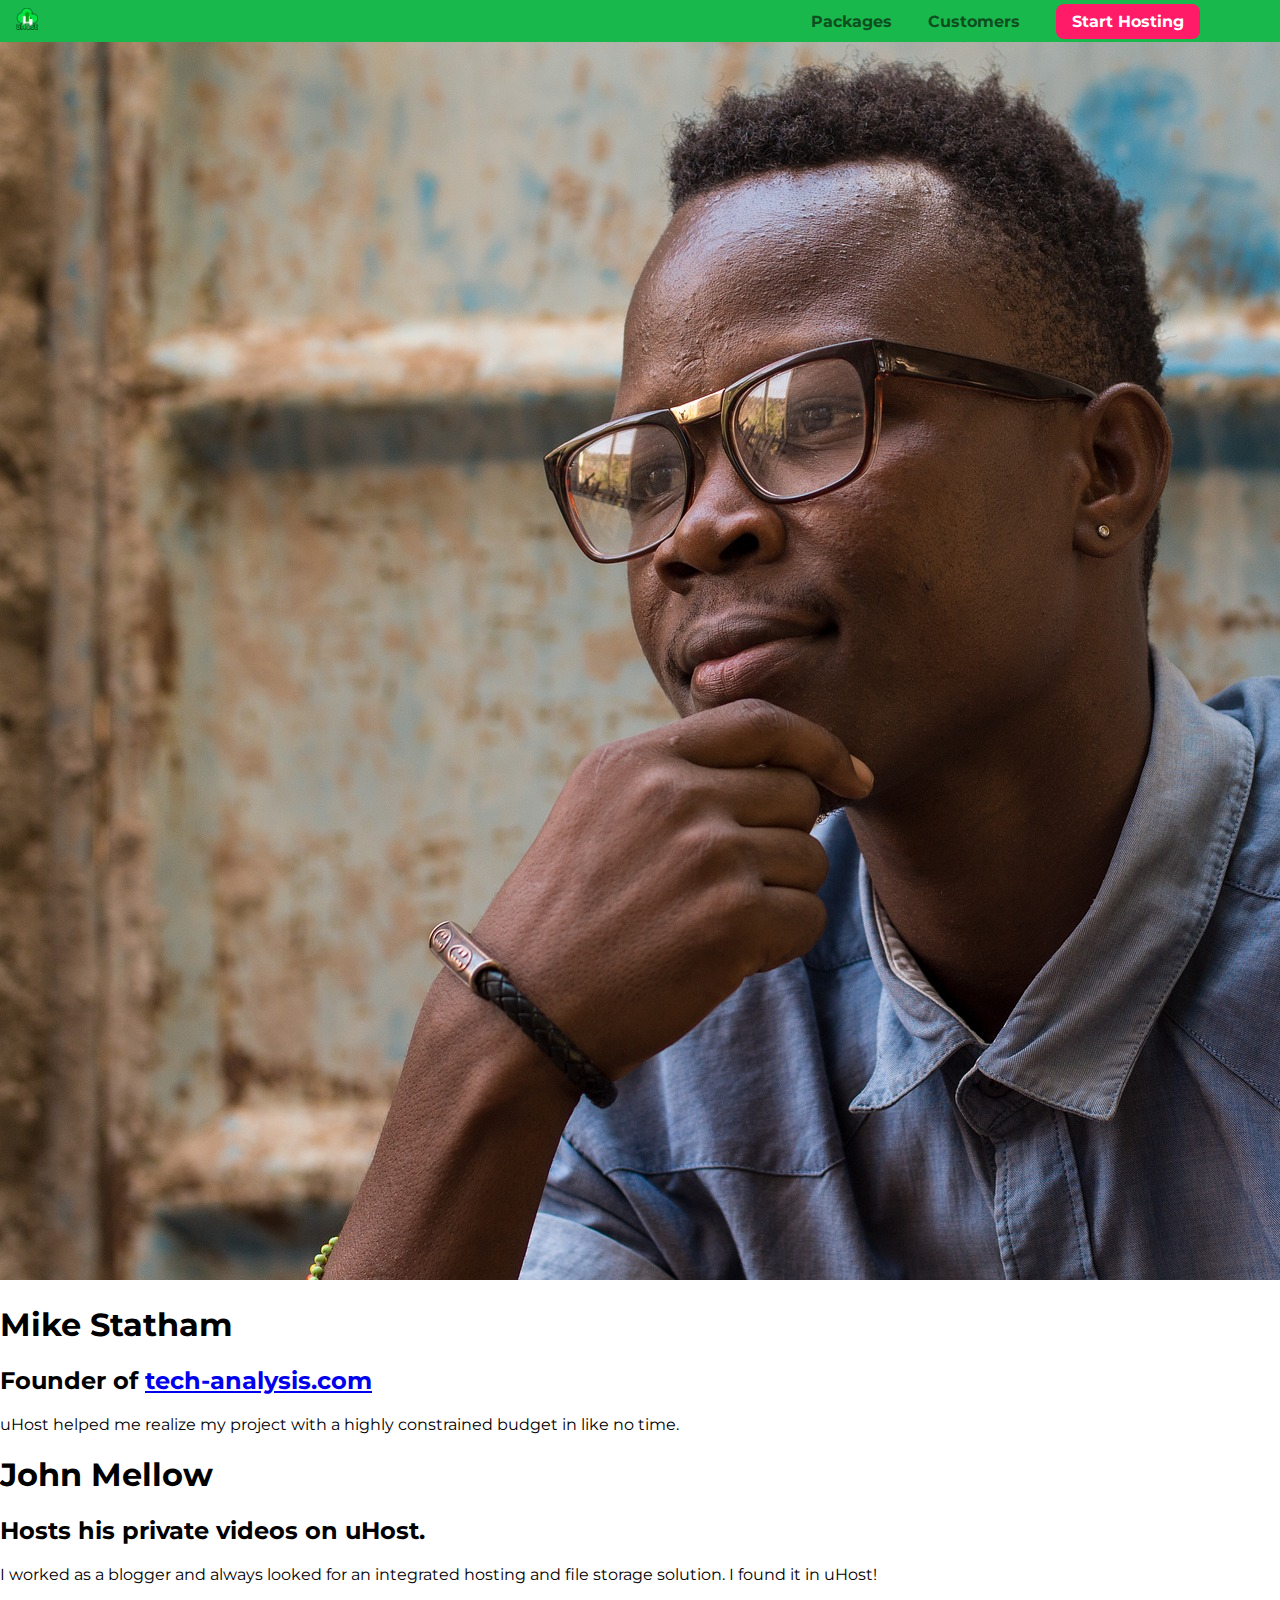
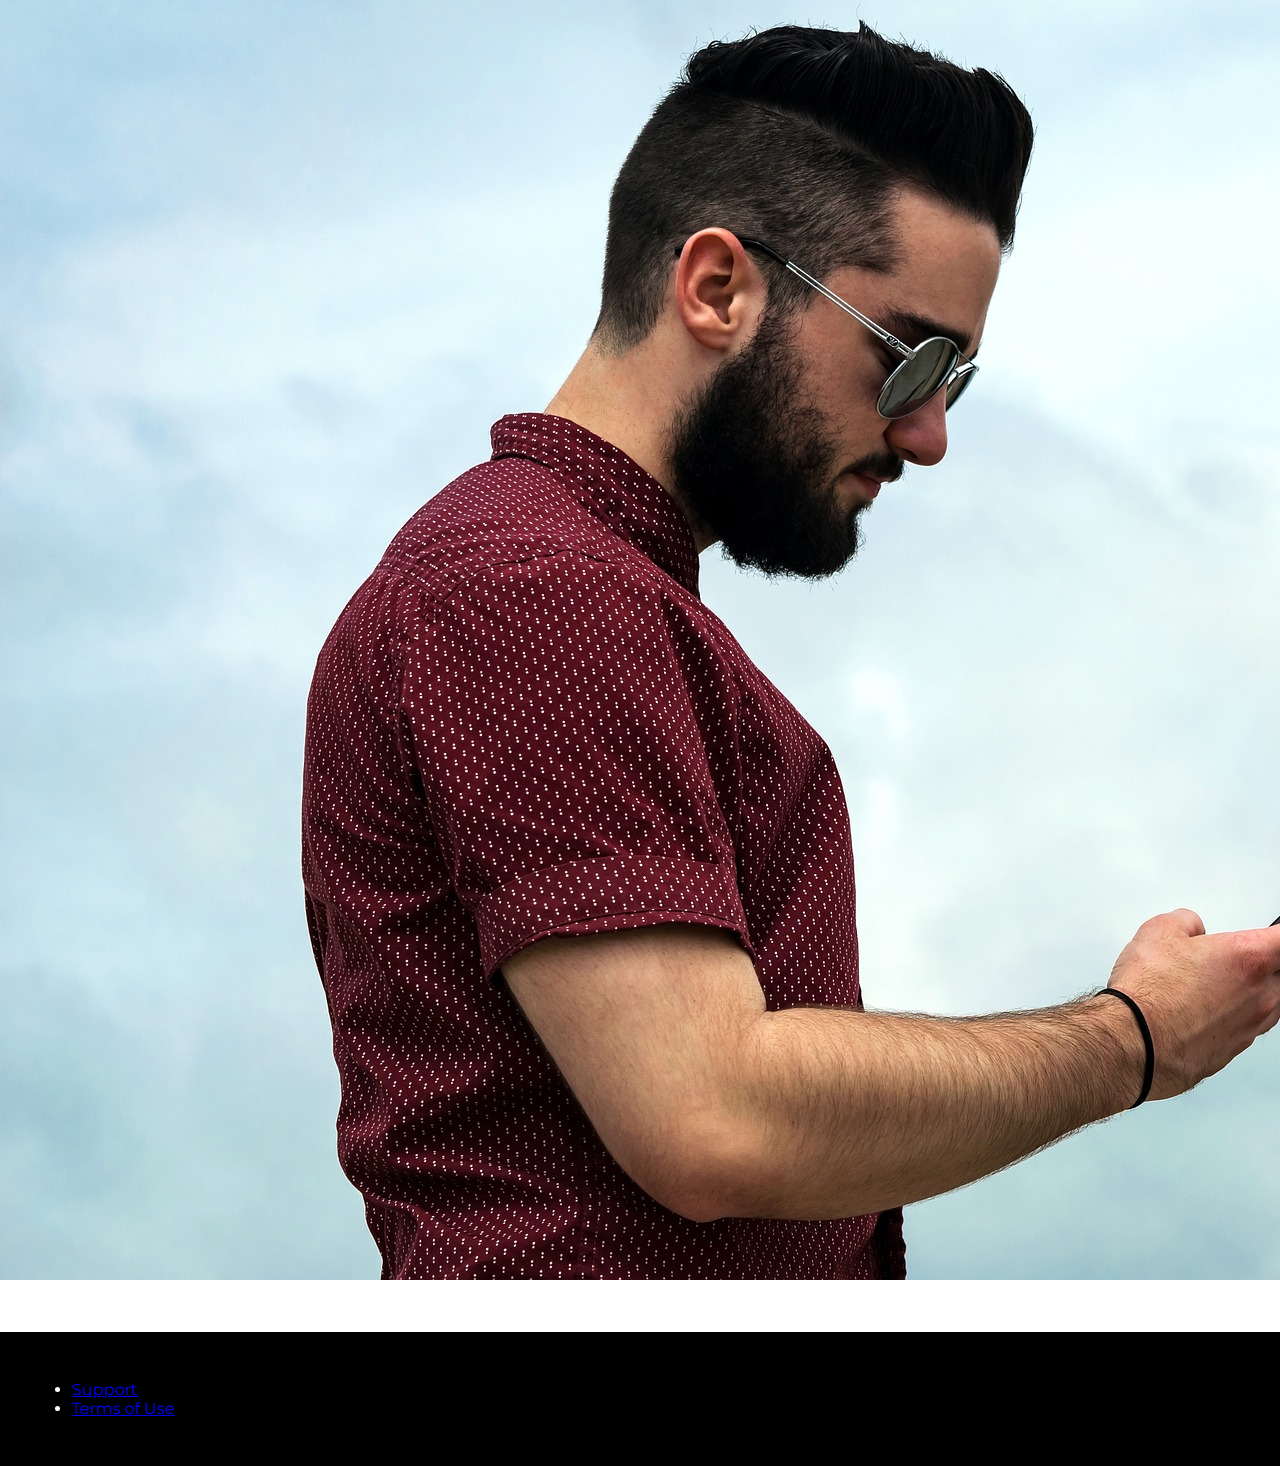
==== customers/index.html @ 62babd93 "added the html and css for the customers site" ====
<!DOCTYPE html>
<html lang="en">

<head>
    <meta charset="UTF-8">
    <meta name="viewport" content="width=device-width, initial-scale=1.0">
    <meta http-equiv="X-UA-Compatible" content="ie=edge">
    <title>uHost Customers</title>
    <link rel="shortcut icon" href="../favicon.png">
    <link href="https://fonts.googleapis.com/css?family=Anton|Montserrat:400,700" rel="stylesheet">
    <link rel="stylesheet" href="../shared.css">
    <link rel="stylesheet" href="customers.css">
</head>

<body>
    <header class="main-header">
        <div>
            <a href="../index.html" class="main-header__brand">
                <img src="../images/uhost-icon.png" alt="uHost - Your favorite hosting company">
            </a>
        </div>
        <nav class="main-nav">
            <ul class="main-nav__items">
                <li class="main-nav__item">
                    <a href="../packages/index.html">Packages</a>
                </li>
                <li class="main-nav__item">
                    <a href="index.html">Customers</a>
                </li>
                <li class="main-nav__item main-nav__item--cta">
                    <a href="start-hosting/index.html">Start Hosting</a>
                </li>
            </ul>
        </nav>
    </header>
    <main>
        <div>
            <div class="testimonial" id="customer-1">
                <div class="testimonial__image-container">
                    <img src="../images/customer-1.jpg" alt="Mike Statham - Customer" class="testimonial__image">
                </div>
                <div class="testimonial__info">
                    <h1 class="testimonial__name">Mike Statham</h1>
                    <h2 class="testimonial__subtitle">Founder of
                        <a href="tech-analysis.com">tech-analysis.com</a>
                    </h2>
                    <p class="testimonial__text">uHost helped me realize my project with a highly constrained budget in like no time.</p>
                </div>
            </div>
            <div class="testimonial" id="customer-2">

                <div class="testimonial__info">
                    <h1 class="testimonial__name">John Mellow</h1>
                    <h2 class="testimonial__subtitle">Hosts his private videos on uHost.
                    </h2>
                    <p class="testimonial__text">I worked as a blogger and always looked for an integrated hosting and file storage solution. I found
                        it in uHost!
                    </p>
                </div>
                <div class="testimonial__image-container">
                    <img src="../images/customer-2.jpg" alt="John Mellow - Customer" class="testimonial__image">
                </div>
            </div>
        </div>
    </main>
    <footer class="main-footer">
        <nav>
            <ul>
                <li>
                    <a href="#">Support</a>
                </li>
                <li>
                    <a href="#">Terms of Use</a>
                </li>
            </ul>
        </nav>
    </footer>
</body>

</html>
---- shared.css ----
* {
    box-sizing: border-box;
}

body {
    font-family: 'Montserrat', sans-serif;
    margin: 0;
}

.main-header {
    /* background: #2ddf5c; */
    background-color: #19b84c;
    width: 100%;
    position: fixed;
    top: 0;
    left: 0;
    padding: 8px 16px;
    z-index: 1;
}

.main-header > div {
    display: inline-block;
    vertical-align: middle;
}

.main-header__brand {
    color: #0e4f1f;
    text-decoration: none;
    font-weight: bold;
    font-size: 22px;
    height: 22px;
    display: inline-block;
}

.main-header__brand img {
    height: 100%;
}

.main-nav {
    display: inline-block;
    text-align: right;
    width: calc(100% - 74px);
    vertical-align: middle;
}

.main-nav__items {
    margin: 0;
    padding: 0;
    list-style: none;
    
}

.main-nav__item {
    display: inline-block;
    padding: 0px 16px;
    
}

.main-nav__item a {
    text-decoration: none;
    color: #0e4f1f;
    font-weight: bold;
    padding: 3px 0px;
}

.main-nav__item a:hover,
.main-nav__item a:active {
    color: white;
    border-bottom: 5px solid white;
}

.main-nav__item--cta a {
    color: white;
    background: #ff1b68;
    padding: 8px 16px;
    border-radius: 8px;
}

.main-nav__item--cta a:hover,
.main-nav__item--cta a:active {
    color: #ff1b68;
    background: white;
    border-bottom: none;
}

.main-footer {
    background: black;
    color: white;
    padding: 32px;
    margin-top: 48px;
}

.main-footer__links {
    list-style: none;
    margin: 0;
    padding: 0;
    text-align: center;
}

.main-footer__link {
    display: inline-block;
    margin: 0 16px;
}

.main-footer__link a {
    color: white;
    text-decoration: none;
}

.main-footer__link a:hover,
.main-footer__link a:active {
    color: #ccc;
}

.button {
    background: #0e4f1f;
    color: white;
    font: inherit;
    border: 1.5px solid #0e4f1f;
    padding: 8px;
    border-radius: 8px;
    font-weight: bold;
    cursor: pointer;
}

.button:hover,
.button:active {
    background: white;
    color: #0e4f1f;
}

/* If the outline becomes visible, just set it to none */

.button:focus {
    outline: none;
}
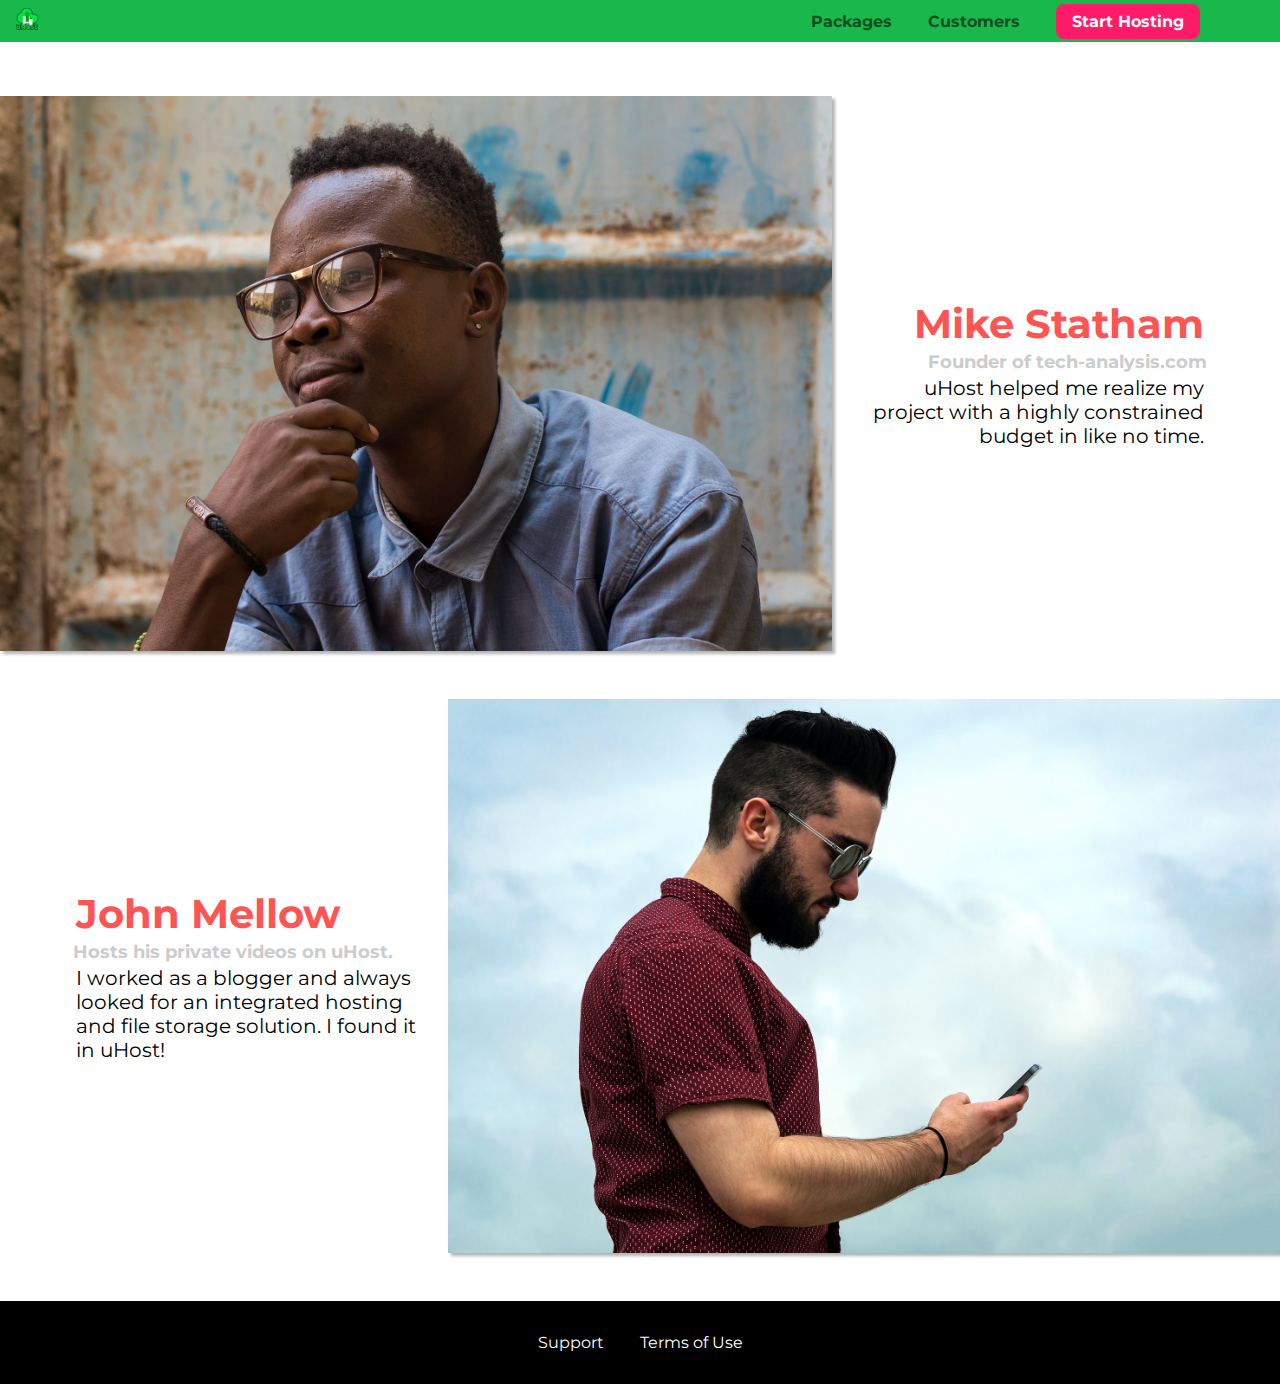
==== commit 67ac946b: "continued styling the images in the customers site and styled the footer" ====
--- a/customers/index.html
+++ b/customers/index.html
@@ -65,11 +65,11 @@
     </main>
     <footer class="main-footer">
         <nav>
-            <ul>
-                <li>
+            <ul class="main-footer__links">
+                <li class="main-footer__link">
                     <a href="#">Support</a>
                 </li>
-                <li>
+                <li class="main-footer__link">
                     <a href="#">Terms of Use</a>
                 </li>
             </ul>
--- a/customers/customers.css
+++ b/customers/customers.css
@@ -0,0 +1,68 @@
+.testimonial {
+    font-size: 20px;
+    margin: 48px 0;
+  }
+  
+  .testimonial__list {
+    width: 80%;
+    margin: auto;
+  }
+  
+  .testimonial:first-of-type {
+    margin-top: 96px;
+  }
+
+  .testimonial__image-container {
+    width: 65%;
+    display: inline-block;
+    vertical-align: middle;
+    box-shadow: 3px 3px 3px rgba(0, 0, 0, 0.3);
+  }
+
+  .testimonial__image {
+    width: 100%;
+    vertical-align: top;
+  }
+  
+  .testimonial__info {
+    text-align: right;
+    padding: 14px;
+    display: inline-block;
+    vertical-align: middle;
+    width: 30%;
+  }
+  
+  #customer-2.testimonial {
+    text-align: right;
+  }
+  
+  #customer-2 .testimonial__info {
+    text-align: left;
+  }
+  
+  .testimonial__name {
+    margin: 3px;
+    color: #ff5454;
+  }
+  
+  .testimonial__subtitle {
+    margin: 0;
+    font-size: 18px;
+    color: #ccc;
+  }
+  
+  .testimonial__subtitle a {
+    color: inherit;
+    text-decoration: none;
+  }
+  
+  .testimonial__subtitle a:hover,
+  .testimonial__subtitle a:active {
+    color: #7a7a7a;
+  }
+  
+  .testimonial__text {
+    margin: 3px;
+  }
+  
+  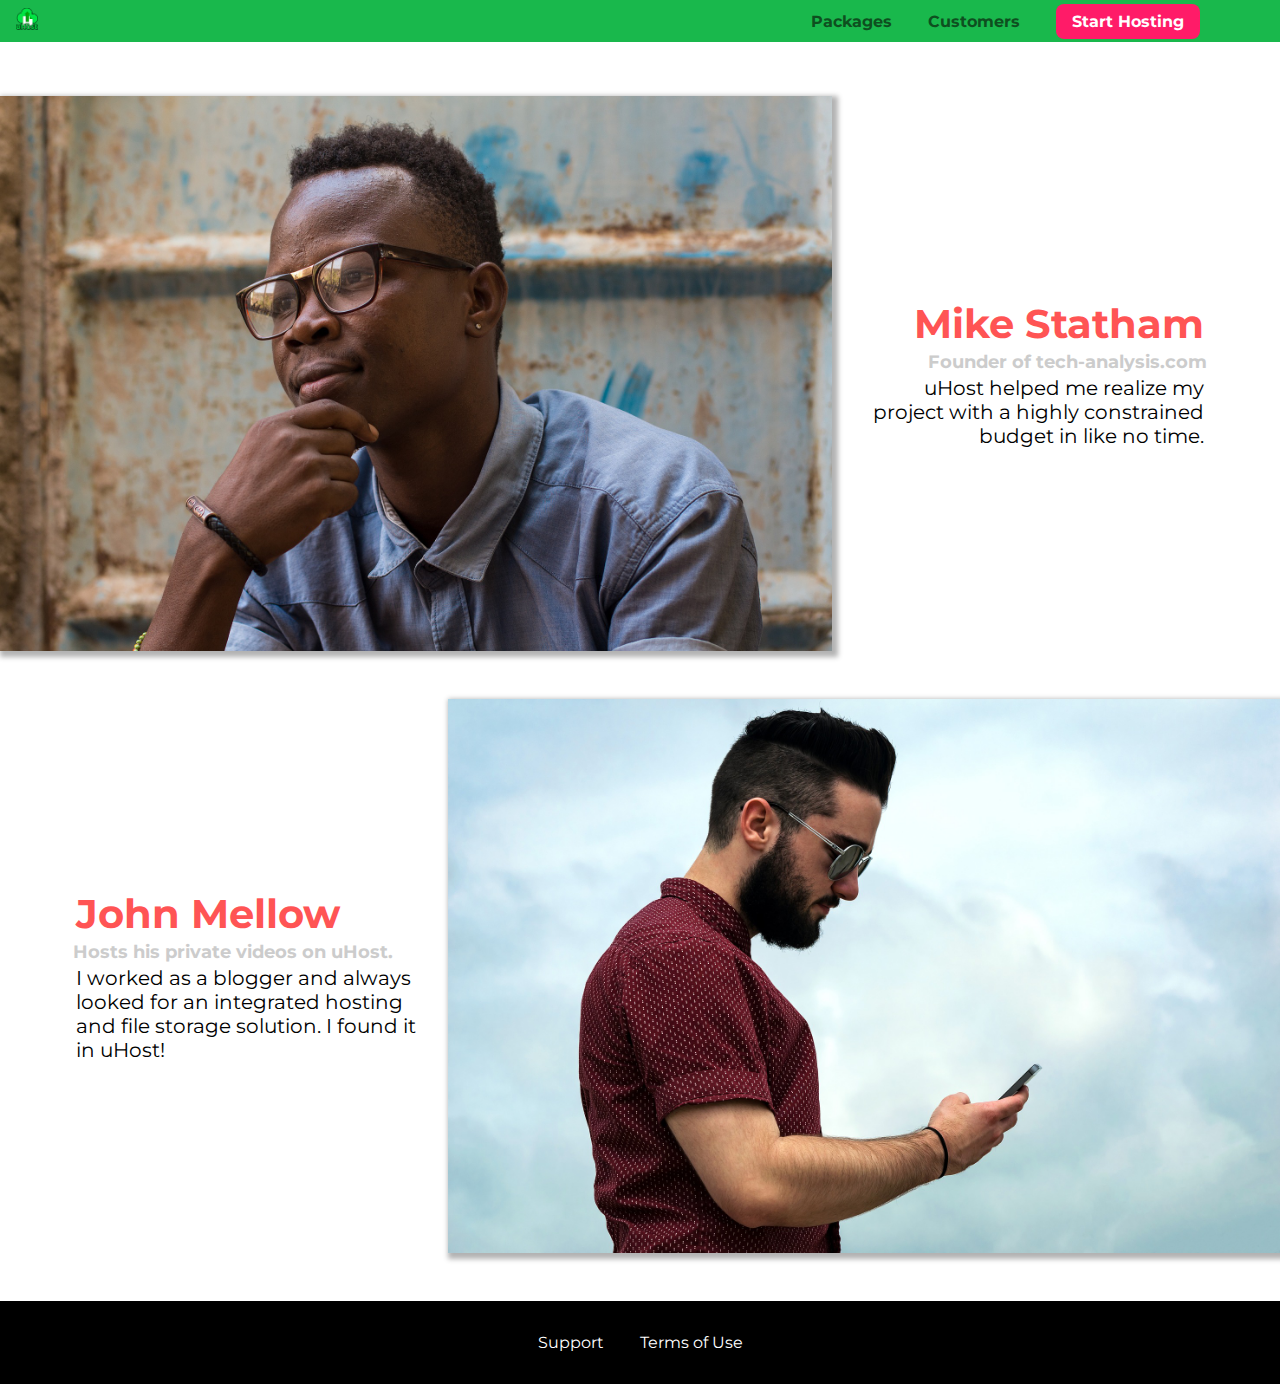
==== commit a7e71b19: "added a backdrop class to all htmls" ====
--- a/customers/index.html
+++ b/customers/index.html
@@ -13,6 +13,7 @@
 </head>
 
 <body>
+    <div class="backdrop"></div>
     <header class="main-header">
         <div>
             <a href="../index.html" class="main-header__brand">
--- a/shared.css
+++ b/shared.css
@@ -5,6 +5,17 @@
 body {
     font-family: 'Montserrat', sans-serif;
     margin: 0;
+}
+
+.backdrop {
+    position: fixed;
+    display: none;
+    top: 0;
+    left: 0;
+    z-index: 100;
+    width: 100%;
+    height: 100%;
+    background: rgba(0, 0, 0, 0.5);
 }
 
 .main-header {
--- a/customers/customers.css
+++ b/customers/customers.css
@@ -16,12 +16,17 @@
     width: 65%;
     display: inline-block;
     vertical-align: middle;
-    box-shadow: 3px 3px 3px rgba(0, 0, 0, 0.3);
+    box-shadow: 3px 3px 5px 3px rgba(0, 0, 0, 0.3);
   }
 
   .testimonial__image {
     width: 100%;
     vertical-align: top;
+    /* filter: grayscale(100%); */
+    /* filter: brightness(60%); */
+    /* filter: blur(5px); */
+    /* filter: contrast(40%); */
+    /* filter: hue-rotate(90deg); */
   }
   
   .testimonial__info {
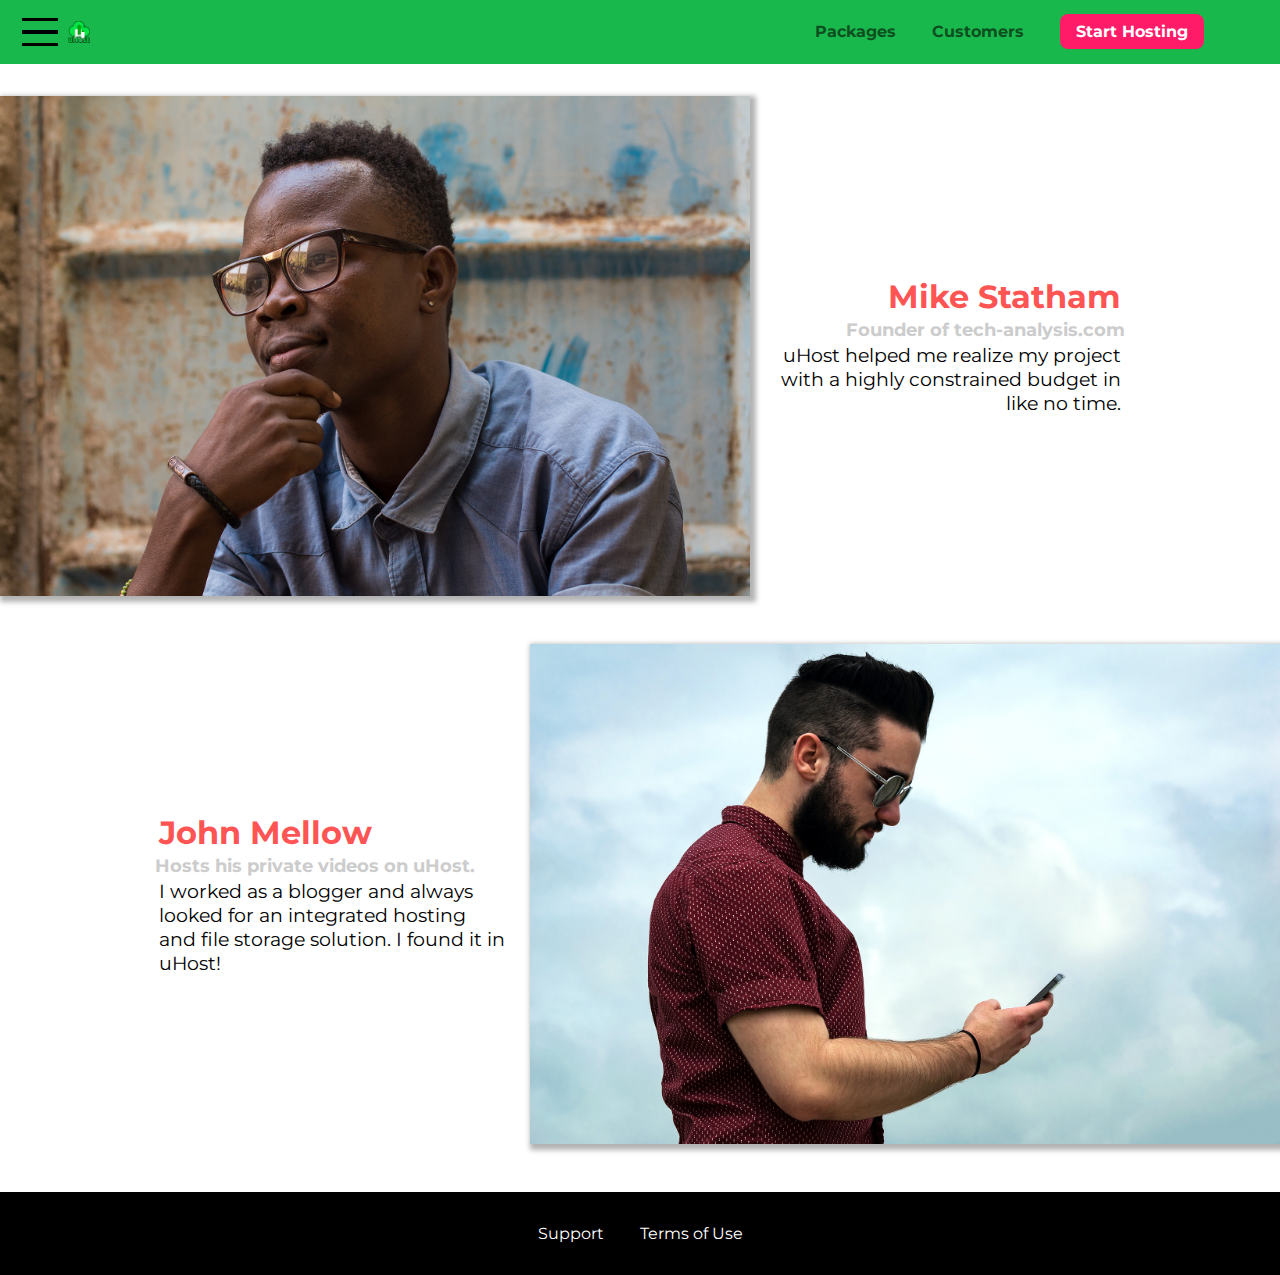
==== commit 86f16608: "completed the hamburger and added it to the rest of the sites" ====
--- a/customers/index.html
+++ b/customers/index.html
@@ -16,6 +16,11 @@
     <div class="backdrop"></div>
     <header class="main-header">
         <div>
+            <button class="toggle-button">
+                <span class="toggle-button__bar"></span>
+                <span class="toggle-button__bar"></span>
+                <span class="toggle-button__bar"></span>
+            </button>
             <a href="../index.html" class="main-header__brand">
                 <img src="../images/uhost-icon.png" alt="uHost - Your favorite hosting company">
             </a>
@@ -34,6 +39,19 @@
             </ul>
         </nav>
     </header>
+    <nav class="mobile-nav">
+        <ul class="mobile-nav__items">
+            <li class="mobile-nav__item">
+                <a href="../packages/index.html">Packages</a>
+            </li>
+            <li class="mobile-nav__item">
+                <a href="index.html">Customers</a>
+            </li>
+            <li class="mobile-nav__item mobile-nav__item--cta">
+                <a href="../start-hosting/index.html">Start Hosting</a>
+            </li>
+        </ul>
+    </nav>
     <main>
         <div>
             <div class="testimonial" id="customer-1">
@@ -76,6 +94,7 @@
             </ul>
         </nav>
     </footer>
+    <script src="../shared.js"></script>
 </body>
 
 </html>--- a/shared.css
+++ b/shared.css
@@ -13,8 +13,8 @@
     top: 0;
     left: 0;
     z-index: 100;
-    width: 100%;
-    height: 100%;
+    width: 100vw;
+    height: 100vh;
     background: rgba(0, 0, 0, 0.5);
 }
 
@@ -25,7 +25,7 @@
     position: fixed;
     top: 0;
     left: 0;
-    padding: 8px 16px;
+    padding: 0.5rem 1rem;
     z-index: 1;
 }
 
@@ -33,14 +33,38 @@
     display: inline-block;
     vertical-align: middle;
 }
+
+.toggle-button {
+    width: 3rem;
+    background: transparent;
+    border: none;
+    cursor: pointer;
+    padding-top: 0;
+    padding-bottom: 0;
+    vertical-align: middle;
+  }
+  
+  .toggle-button:focus {
+    outline: none;
+  }
+  
+  .toggle-button__bar {
+    width: 100%;
+    height: 0.2rem;
+    background: black;
+    display: block;
+    margin: 0.6rem 0;
+  }
+  
 
 .main-header__brand {
     color: #0e4f1f;
     text-decoration: none;
     font-weight: bold;
-    font-size: 22px;
-    height: 22px;
-    display: inline-block;
+    font-size: 1.4rem;
+    height: 1.4rem;
+    display: inline-block;
+    vertical-align: middle;
 }
 
 .main-header__brand img {
@@ -50,7 +74,7 @@
 .main-nav {
     display: inline-block;
     text-align: right;
-    width: calc(100% - 74px);
+    width: calc(100% - 122px);
     vertical-align: middle;
 }
 
@@ -63,15 +87,16 @@
 
 .main-nav__item {
     display: inline-block;
-    padding: 0px 16px;
+    padding: 0px 1rem;
     
 }
 
-.main-nav__item a {
+.main-nav__item a,
+.mobile-nav__item a {
     text-decoration: none;
     color: #0e4f1f;
     font-weight: bold;
-    padding: 3px 0px;
+    padding: 0.2rem 0;
 }
 
 .main-nav__item a:hover,
@@ -80,15 +105,18 @@
     border-bottom: 5px solid white;
 }
 
-.main-nav__item--cta a {
+.main-nav__item--cta a,
+.mobile-nav__item--cta a {
     color: white;
     background: #ff1b68;
-    padding: 8px 16px;
+    padding: 0.5rem 1rem;
     border-radius: 8px;
 }
 
 .main-nav__item--cta a:hover,
-.main-nav__item--cta a:active {
+.main-nav__item--cta a:active,
+.mobile-nav__item--cta a:hover,
+.mobile-vav__item--cta a:active {
     color: #ff1b68;
     background: white;
     border-bottom: none;
@@ -97,8 +125,8 @@
 .main-footer {
     background: black;
     color: white;
-    padding: 32px;
-    margin-top: 48px;
+    padding: 2rem;
+    margin-top: 3rem;
 }
 
 .main-footer__links {
@@ -110,7 +138,7 @@
 
 .main-footer__link {
     display: inline-block;
-    margin: 0 16px;
+    margin: 0 1rem;
 }
 
 .main-footer__link a {
@@ -128,7 +156,7 @@
     color: white;
     font: inherit;
     border: 1.5px solid #0e4f1f;
-    padding: 8px;
+    padding: 0.5rem;
     border-radius: 8px;
     font-weight: bold;
     cursor: pointer;
@@ -146,3 +174,34 @@
     outline: none;
 }
 
+.mobile-nav {
+    display: none;
+    position: fixed;
+    z-index: 101;
+    top: 0;
+    left: 0;
+    background: white;
+    width: 80%;
+    height: 100vh;
+  }
+  
+  .mobile-nav__items {
+    width: 90%;
+    height: 100%;
+    list-style: none;
+    margin: 10% auto;
+    padding: 0;
+    text-align: center;
+  }
+  
+  .mobile-nav__item {
+    margin: 1rem 0;
+  }
+  
+  .mobile-nav__item a {
+    font-size: 1.5rem;
+  }
+
+  .open {
+    display: block !important;
+  }
--- a/customers/customers.css
+++ b/customers/customers.css
@@ -1,6 +1,6 @@
 .testimonial {
-    font-size: 20px;
-    margin: 48px 0;
+    font-size: 1.2rem;
+    margin: 3rem 0;
   }
   
   .testimonial__list {
@@ -9,11 +9,12 @@
   }
   
   .testimonial:first-of-type {
-    margin-top: 96px;
+    margin-top: 6rem;
   }
 
   .testimonial__image-container {
-    width: 65%;
+    width: 75%;
+    max-width: 750px;
     display: inline-block;
     vertical-align: middle;
     box-shadow: 3px 3px 5px 3px rgba(0, 0, 0, 0.3);
@@ -31,7 +32,7 @@
   
   .testimonial__info {
     text-align: right;
-    padding: 14px;
+    padding: 0.9rem;
     display: inline-block;
     vertical-align: middle;
     width: 30%;
@@ -46,13 +47,14 @@
   }
   
   .testimonial__name {
-    margin: 3px;
+    margin: 0.2rem;
     color: #ff5454;
+    font-size: 2rem;
   }
   
   .testimonial__subtitle {
     margin: 0;
-    font-size: 18px;
+    font-size: 1.1rem;
     color: #ccc;
   }
   
@@ -67,7 +69,7 @@
   }
   
   .testimonial__text {
-    margin: 3px;
+    margin: 0.2rem;
   }
   
   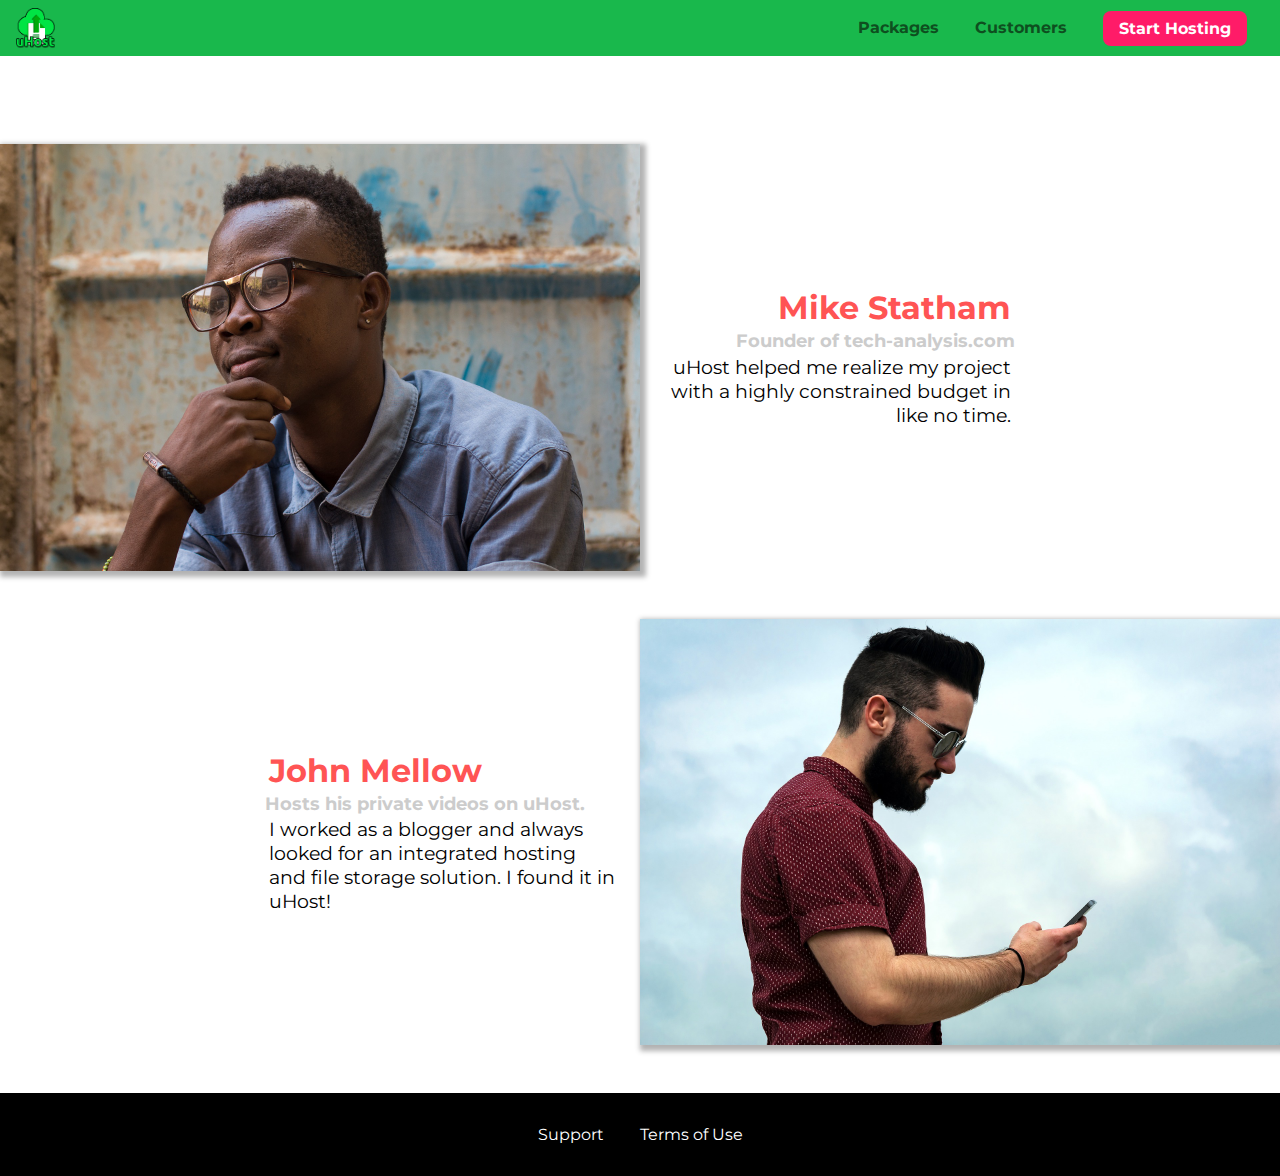
==== commit 570dbc81: "removed the family font links from all index.html and used the @import method from google fonts in t" ====
--- a/customers/index.html
+++ b/customers/index.html
@@ -7,7 +7,6 @@
     <meta http-equiv="X-UA-Compatible" content="ie=edge">
     <title>uHost Customers</title>
     <link rel="shortcut icon" href="../favicon.png">
-    <link href="https://fonts.googleapis.com/css?family=Anton|Montserrat:400,700" rel="stylesheet">
     <link rel="stylesheet" href="../shared.css">
     <link rel="stylesheet" href="customers.css">
 </head>
@@ -34,7 +33,7 @@
                     <a href="index.html">Customers</a>
                 </li>
                 <li class="main-nav__item main-nav__item--cta">
-                    <a href="start-hosting/index.html">Start Hosting</a>
+                    <a href="../start-hosting/index.html">Start Hosting</a>
                 </li>
             </ul>
         </nav>
--- a/shared.css
+++ b/shared.css
@@ -1,3 +1,5 @@
+@import url('https://fonts.googleapis.com/css2?family=Anton&family=Montserrat:wght@400;700&family=Roboto&display=swap');
+
 * {
     box-sizing: border-box;
 }
@@ -5,6 +7,11 @@
 body {
     font-family: 'Montserrat', sans-serif;
     margin: 0;
+}
+
+main {
+    min-height: calc(100vh - 3.5rem - 8rem);
+    margin-top: 3.5rem;
 }
 
 .backdrop {
@@ -61,8 +68,7 @@
     color: #0e4f1f;
     text-decoration: none;
     font-weight: bold;
-    font-size: 1.4rem;
-    height: 1.4rem;
+    height: 2.5rem;
     display: inline-block;
     vertical-align: middle;
 }
@@ -72,17 +78,13 @@
 }
 
 .main-nav {
-    display: inline-block;
-    text-align: right;
-    width: calc(100% - 122px);
-    vertical-align: middle;
+    display: none;
 }
 
 .main-nav__items {
     margin: 0;
     padding: 0;
     list-style: none;
-    
 }
 
 .main-nav__item {
@@ -122,6 +124,20 @@
     border-bottom: none;
 }
 
+@media (min-width: 40rem) {
+    .toggle-button {
+        display: none;
+    }
+
+    .main-nav {
+        display: inline-block;
+        text-align: right;
+        width: calc(100% - 44px);
+        vertical-align: middle;
+    }
+
+  }
+
 .main-footer {
     background: black;
     color: white;
@@ -137,8 +153,8 @@
 }
 
 .main-footer__link {
-    display: inline-block;
-    margin: 0 1rem;
+    display: block;
+    margin: 1rem 0;
 }
 
 .main-footer__link a {
@@ -172,6 +188,13 @@
 
 .button:focus {
     outline: none;
+}
+
+.button[disabled] {
+    cursor: not-allowed;
+    border: #a1a1a1;
+    background: #ccc;
+    color: #a1a1a1;
 }
 
 .mobile-nav {
@@ -205,3 +228,10 @@
   .open {
     display: block !important;
   }
+
+  @media (min-width: 40rem) {
+    .main-footer__link {
+        display: inline-block;
+        margin: 0 1rem;
+    }
+  }
--- a/customers/customers.css
+++ b/customers/customers.css
@@ -1,22 +1,19 @@
+main {
+  padding-top: 2.5rem;
+}
+
 .testimonial {
     font-size: 1.2rem;
-    margin: 3rem 0;
   }
   
-  .testimonial__list {
+  /* .testimonial__list {
     width: 80%;
     margin: auto;
-  }
-  
-  .testimonial:first-of-type {
-    margin-top: 6rem;
-  }
+  } */
 
   .testimonial__image-container {
-    width: 75%;
-    max-width: 750px;
-    display: inline-block;
-    vertical-align: middle;
+    width: 100%;
+    max-width: 40rem;
     box-shadow: 3px 3px 5px 3px rgba(0, 0, 0, 0.3);
   }
 
@@ -33,9 +30,6 @@
   .testimonial__info {
     text-align: right;
     padding: 0.9rem;
-    display: inline-block;
-    vertical-align: middle;
-    width: 30%;
   }
   
   #customer-2.testimonial {
@@ -71,5 +65,25 @@
   .testimonial__text {
     margin: 0.2rem;
   }
+
+  @media (min-width: 40rem) {
+    .testimonial {
+      margin: 3rem auto;
+      max-width: 1500px;
+      /* margin: auto; */
+    }
+
+    .testimonial__image-container {
+      display: inline-block;
+      vertical-align: middle;
+      width: 66%;
+    }
+
+    .testimonial__info {
+      display: inline-block;
+      vertical-align: middle;
+      width: 30%;
+    }
+  }
   
   